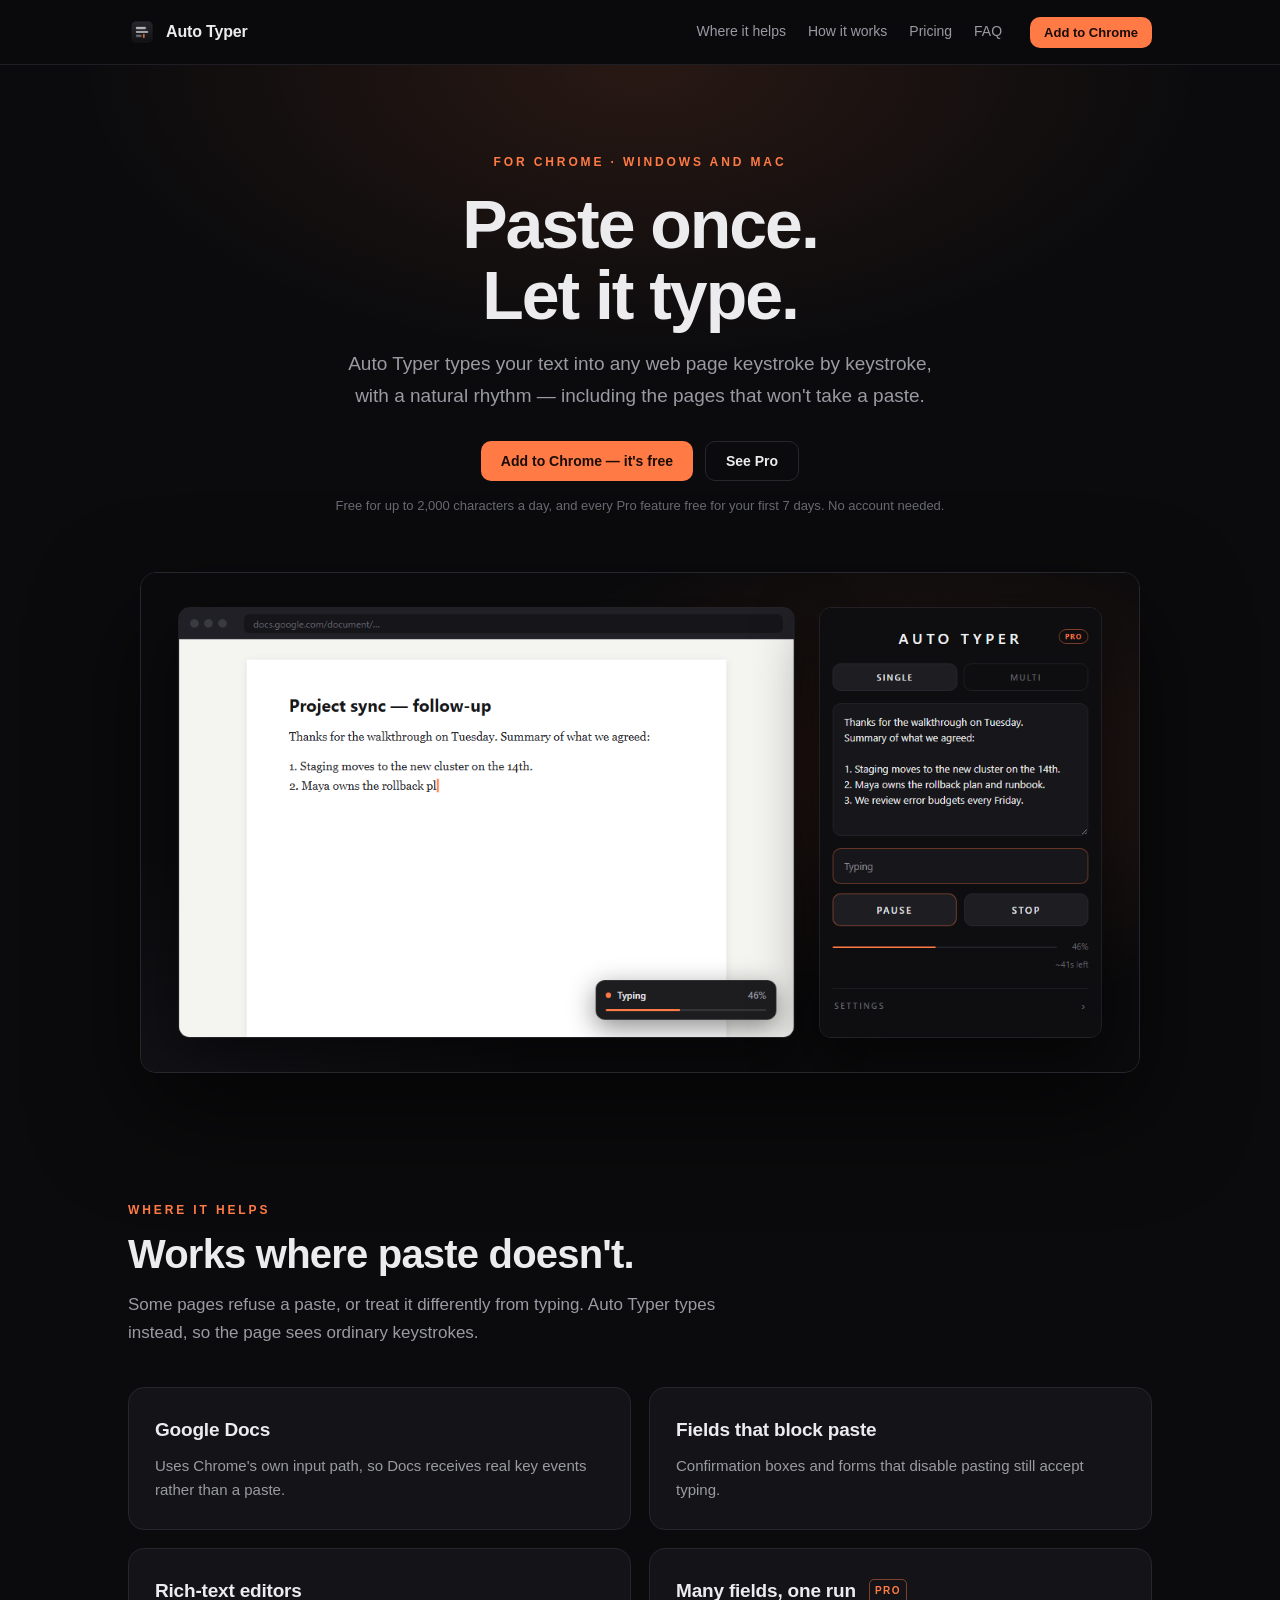
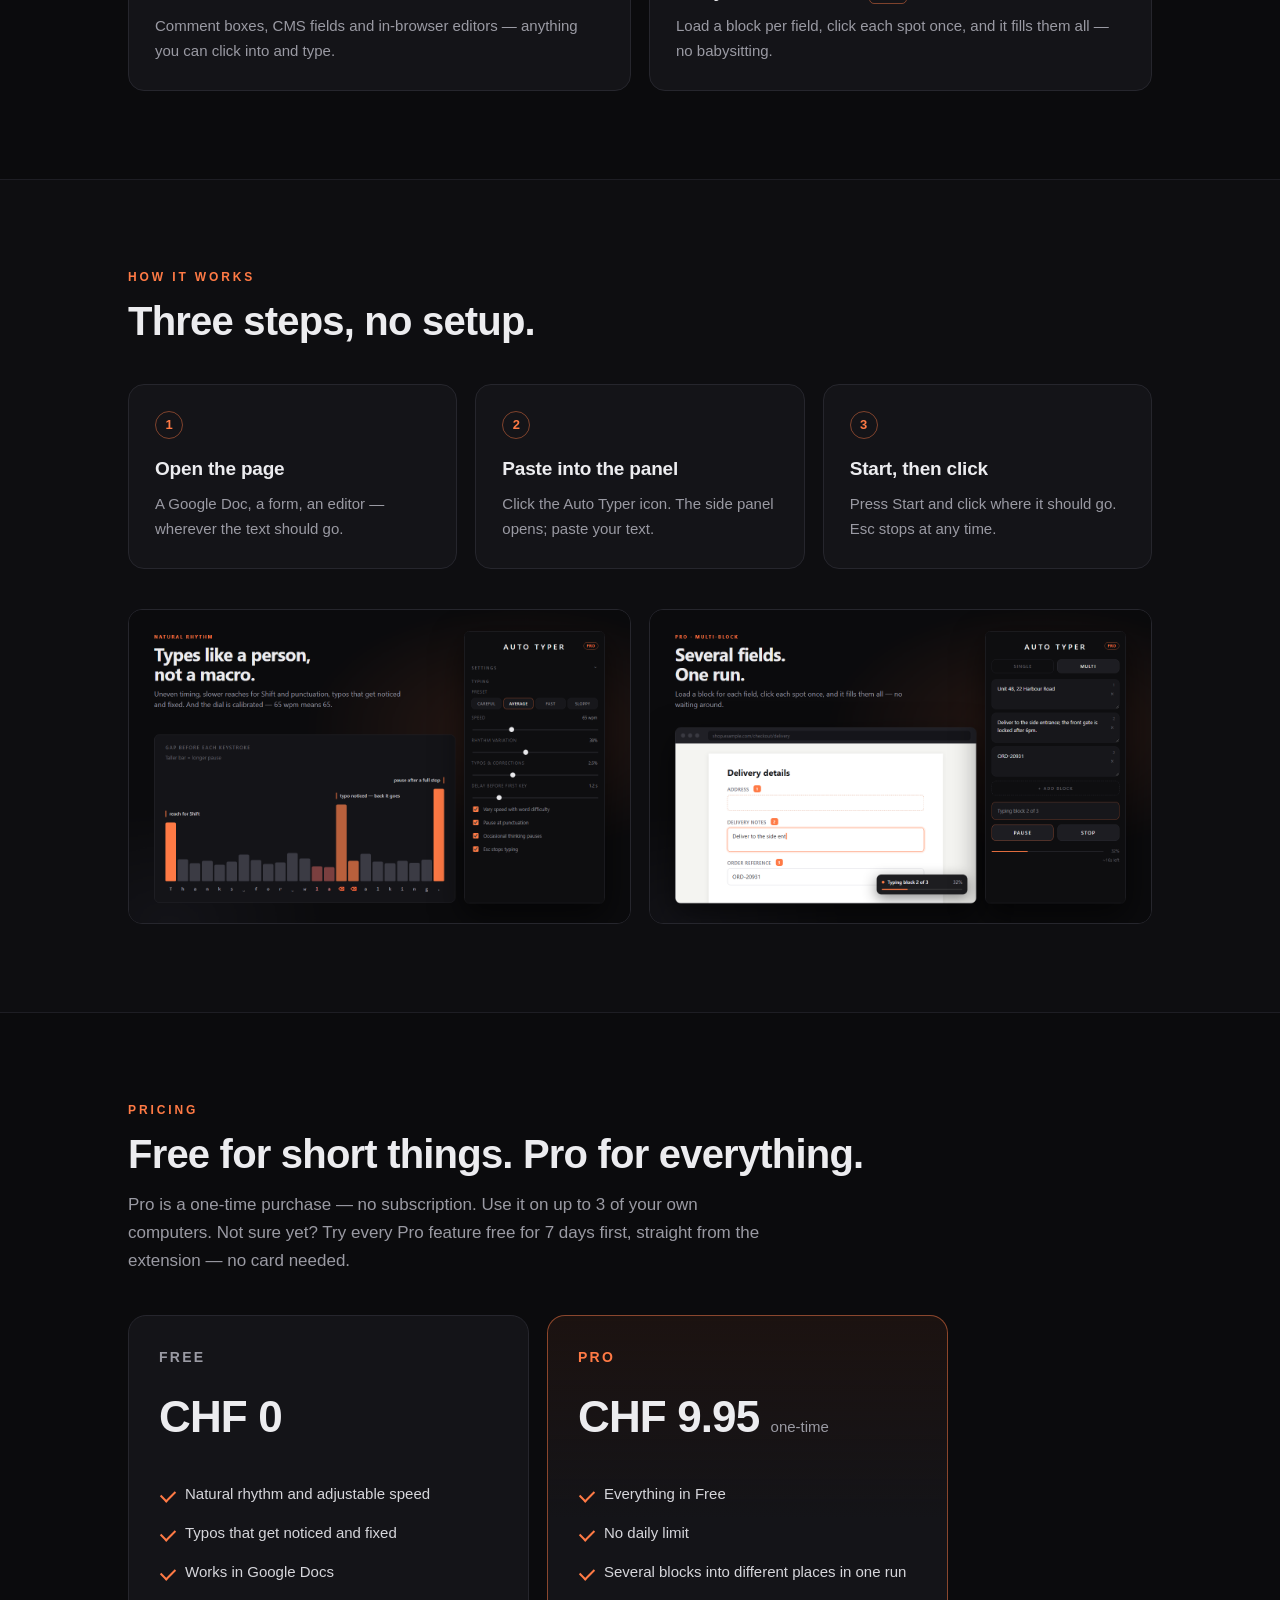
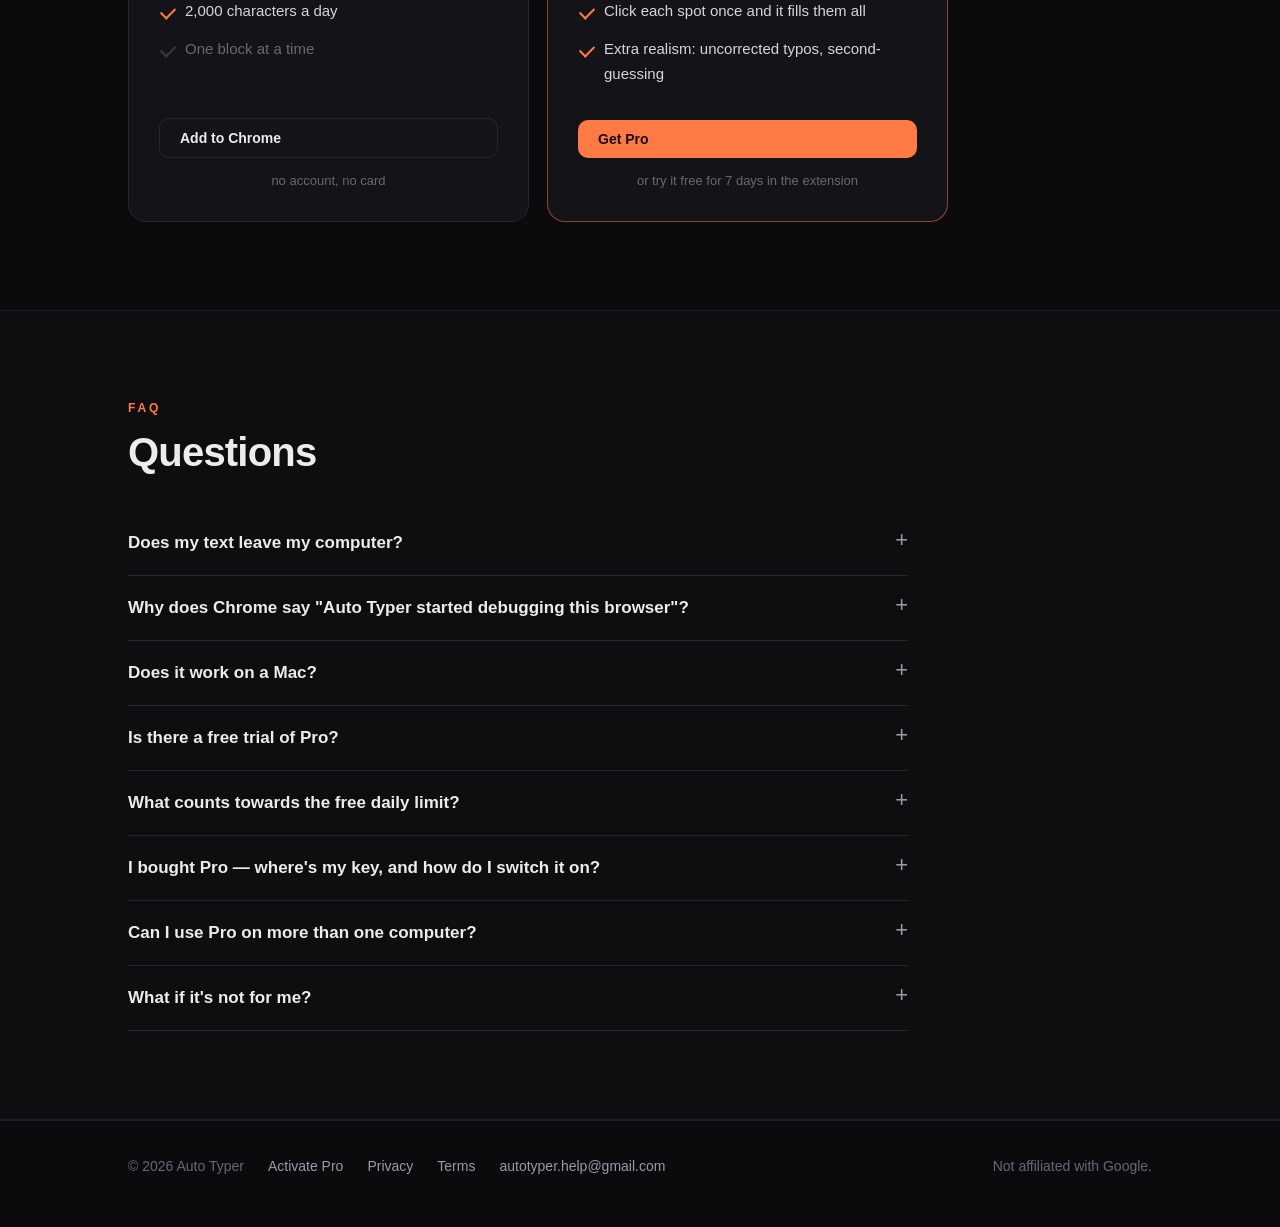
==== index.html @ 57d53967 "Add files via upload" ====
<!doctype html>
<html lang="en">
<head>
  <meta charset="utf-8">
  <meta name="viewport" content="width=device-width, initial-scale=1">
  <title>Auto Typer — paste once, let it type</title>
  <meta name="description" content="A Chrome extension that types your text into any page keystroke by keystroke, with a natural rhythm. Works in Google Docs and in fields that block paste.">
  <meta property="og:title" content="Auto Typer — paste once, let it type">
  <meta property="og:description" content="Natural keystroke-by-keystroke typing into any web page, including the ones that won't take a paste.">
  <meta property="og:image" content="https://autotyperhelp-hue.github.io/auto-typer-site/img/screenshot-1.png">
  <link rel="icon" href="img/icon-128.png">
  <link rel="stylesheet" href="style.css">
</head>
<body>

<nav><div class="wrap">
  <a class="brand" href="#"><img src="img/icon-128.png" alt="">Auto Typer</a>
  <div class="links"><a href="#where">Where it helps</a><a href="#how">How it works</a><a href="#pricing">Pricing</a><a href="#faq">FAQ</a></div>
  <a class="btn btn-primary btn-sm" href="#pricing">Add to Chrome</a>
</div></nav>

<header class="hero"><div class="wrap">
  <div class="eyebrow">For Chrome · Windows and Mac</div>
  <h1>Paste once.<br>Let it type.</h1>
  <p class="lede">Auto Typer types your text into any web page keystroke by keystroke, with a natural rhythm — including the pages that won't take a paste.</p>
  <div class="cta">
    <a class="btn btn-primary" href="#pricing">Add to Chrome — it's free</a>
    <a class="btn btn-ghost" href="#pricing">See Pro</a>
  </div>
  <p class="fine">Free for up to 2,000 characters a day<!--@trial-->, and every Pro feature free for your first 7 days<!--/@trial-->. No account needed.</p>
  <div class="shot"><img src="img/hero.png" alt="Auto Typer typing a paragraph into a Google Doc, with the side panel showing progress"></div>
</div></header>

<section id="where"><div class="wrap">
  <div class="eyebrow">Where it helps</div>
  <h2>Works where paste doesn't.</h2>
  <p class="section-lede">Some pages refuse a paste, or treat it differently from typing. Auto Typer types instead, so the page sees ordinary keystrokes.</p>
  <div class="grid two">
    <div class="card"><h3>Google Docs</h3><p>Uses Chrome's own input path, so Docs receives real key events rather than a paste.</p></div>
    <div class="card"><h3>Fields that block paste</h3><p>Confirmation boxes and forms that disable pasting still accept typing.</p></div>
    <div class="card"><h3>Rich-text editors</h3><p>Comment boxes, CMS fields and in-browser editors — anything you can click into and type.</p></div>
    <div class="card"><h3>Many fields, one run <span class="pro-chip">Pro</span></h3><p>Load a block per field, click each spot once, and it fills them all — no babysitting.</p></div>
  </div>
</div></section>

<section id="how" class="alt"><div class="wrap">
  <div class="eyebrow">How it works</div>
  <h2>Three steps, no setup.</h2>
  <div class="grid three">
    <div class="card"><div class="num">1</div><h3>Open the page</h3><p>A Google Doc, a form, an editor — wherever the text should go.</p></div>
    <div class="card"><div class="num">2</div><h3>Paste into the panel</h3><p>Click the Auto Typer icon. The side panel opens; paste your text.</p></div>
    <div class="card"><div class="num">3</div><h3>Start, then click</h3><p>Press Start and click where it should go. Esc stops at any time.</p></div>
  </div>
  <div class="showcase">
    <img src="img/screenshot-3.png" alt="Chart of keystroke timing: longer pauses for Shift, after a typo, and after a full stop">
    <img src="img/screenshot-2.png" alt="Multi-block run filling three form fields, with the next field already picked">
  </div>
</div></section>

<section id="pricing"><div class="wrap">
  <div class="eyebrow">Pricing</div>
  <h2>Free for short things. Pro for everything.</h2>
  <p class="section-lede">Pro is a one-time purchase — no subscription. Use it on up to 3 of your own computers.<!--@trial--> Not sure yet? Try every Pro feature free for 7 days first, straight from the extension — no card needed.<!--/@trial--></p>
  <div class="plans">
    <div class="plan">
      <h3>Free</h3>
      <div class="price">CHF 0</div>
      <ul>
        <li>Natural rhythm and adjustable speed</li>
        <li>Typos that get noticed and fixed</li>
        <li>Works in Google Docs</li>
        <li>2,000 characters a day</li>
        <li class="no">One block at a time</li>
      </ul>
      <a class="btn btn-ghost" href="#pricing">Add to Chrome</a>
      <p class="plan-note">no account, no card</p>
    </div>
    <div class="plan pro">
      <h3>Pro</h3>
      <div class="price">CHF 9.95 <small>one-time</small></div>
      <ul>
        <li>Everything in Free</li>
        <li>No daily limit</li>
        <li>Several blocks into different places in one run</li>
        <li>Click each spot once and it fills them all</li>
        <li>Extra realism: uncorrected typos, second-guessing</li>
      </ul>
      <a class="btn btn-primary" href="https://autotyperapp.lemonsqueezy.com/checkout/buy/8c710c73-67f6-4190-a66b-5c94583bff23">Get Pro</a>
      <!--@trial--><p class="plan-note">or try it free for 7 days in the extension</p><!--/@trial-->
    </div>
  </div>
</div></section>

<section id="faq" class="alt"><div class="wrap">
  <div class="eyebrow">FAQ</div>
  <h2>Questions</h2>
  <div class="faq">
    <details><summary>Does my text leave my computer?</summary>
      <p>No. What you paste stays in Chrome's local storage on your machine. Auto Typer has no analytics and no server of its own. The only thing it ever sends anywhere is a Pro licence key, to our payment provider, to check it's valid. The <a href="privacy.html">privacy policy</a> lists exactly what is stored and sent.</p></details>
    <details><summary>Why does Chrome say "Auto Typer started debugging this browser"?</summary>
      <p>Google Docs only accepts keystrokes that Chrome itself generates — it ignores anything a page or an ordinary extension simulates. The only way an extension can produce those real keystrokes is through Chrome's debugging interface, and Chrome shows that bar whenever it's in use. Auto Typer attaches only while it's typing and detaches when it finishes.</p></details>
    <details><summary>Does it work on a Mac?</summary>
      <p>Yes — it works the same in Chrome on Windows and macOS. It doesn't run on iPad or iPhone: Chrome on iOS doesn't support extensions.</p></details>
    <!--@trial--><details><summary>Is there a free trial of Pro?</summary>
      <p>Yes — every Pro feature, free for 7 days. Start it from the extension: click any Pro feature, or open Settings → Account, and press "Try Pro free for 7 days". There's no card and no account. When the 7 days are up, Auto Typer goes back to the free plan by itself; nothing is charged and there's nothing to cancel. It's one trial per person.</p></details><!--/@trial-->
    <details><summary>What counts towards the free daily limit?</summary>
      <p>The characters of your text that actually get typed. Typos and their corrections don't count, and if you stop a run early, only what was typed counts. The limit resets at midnight.</p></details>
    <details><summary>I bought Pro — where's my key, and how do I switch it on?</summary>
      <p>The key is in your receipt email from Lemon Squeezy, our payment provider. Paste it into Auto Typer under Settings → Account and press Activate. <a href="activate.html">Step-by-step, with a picture</a> — and what to do <a href="activate.html#lost">if you can't find the key</a>.</p></details>
    <details><summary>Can I use Pro on more than one computer?</summary>
      <p>Yes, up to 3. To move it, open Settings → Account and choose "Deactivate on this device", then activate on the new one.</p></details>
    <details><summary>What if it's not for me?</summary>
      <p>Ask for a refund within 14 days of buying and you'll get one — email <a href="mailto:autotyper.help@gmail.com">autotyper.help@gmail.com</a>.</p></details>
  </div>
</div></section>

<footer><div class="wrap">
  <span>© 2026 Auto Typer</span>
  <a href="activate.html">Activate Pro</a>
  <a href="privacy.html">Privacy</a>
  <a href="terms.html">Terms</a>
  <a href="mailto:autotyper.help@gmail.com">autotyper.help@gmail.com</a>
  <span class="sp">Not affiliated with Google.</span>
</div></footer>

</body>
</html>
---- style.css ----
:root {
  --bg: #0b0b0d; --panel: #141418; --panel-2: #1b1b20; --line: #26262d; --line-soft: #1e1e24;
  --text: #ececef; --muted: #9a9aa3; --dim: #686872; --accent: #ff7a45;
  --max: 1080px;
}
* { box-sizing: border-box; }
html { scroll-behavior: smooth; }
body { margin: 0; background: var(--bg); color: var(--text);
  font: 400 16px/1.65 ui-sans-serif, -apple-system, BlinkMacSystemFont, "Segoe UI", Roboto, Helvetica, Arial, sans-serif;
  -webkit-font-smoothing: antialiased; }
img { max-width: 100%; display: block; }
a { color: inherit; }

.wrap { max-width: var(--max); margin: 0 auto; padding: 0 28px; }

/* ---------------------------------------------------------------- nav */
nav { position: sticky; top: 0; z-index: 10; backdrop-filter: blur(10px);
  background: rgba(11,11,13,.78); border-bottom: 1px solid var(--line-soft); }
nav .wrap { display: flex; align-items: center; height: 64px; gap: 28px; }
.brand { display: flex; align-items: center; gap: 10px; font-weight: 650; letter-spacing: -.01em; text-decoration: none; }
.brand img { width: 28px; height: 28px; }
nav .links { display: flex; gap: 22px; margin-left: auto; font-size: 14px; }
nav .links a { color: var(--muted); text-decoration: none; }
nav .links a:hover { color: var(--text); }

.btn { display: inline-flex; align-items: center; gap: 8px; border-radius: 10px; padding: 12px 20px;
  font-weight: 600; font-size: 14px; line-height: 1; text-decoration: none; cursor: pointer; border: 0; }
.btn-primary { background: var(--accent); color: #1a0d07; }
.btn-primary:hover { filter: brightness(1.08); }
.btn-ghost { background: transparent; color: var(--text); border: 1px solid var(--line); }
.btn-ghost:hover { border-color: #3a3a44; }
.btn-sm { padding: 9px 14px; font-size: 13px; }

/* --------------------------------------------------------------- hero */
.hero { padding: 88px 0 40px; text-align: center;
  background: radial-gradient(800px 420px at 50% 0%, rgba(255,122,69,.12), transparent 70%); }
.eyebrow { font-weight: 700; font-size: 12px; letter-spacing: .24em; text-transform: uppercase; color: var(--accent); }
h1 { font-size: clamp(40px, 6vw, 68px); line-height: 1.04; letter-spacing: -.03em; margin: 16px 0 18px; font-weight: 700; }
.lede { font-size: 19px; color: var(--muted); max-width: 620px; margin: 0 auto; }
.hero .cta { display: flex; gap: 12px; justify-content: center; margin-top: 30px; flex-wrap: wrap; }
.hero .fine { margin-top: 14px; font-size: 13px; color: var(--dim); }
.shot { margin: 56px auto 0; border-radius: 16px; overflow: hidden; border: 1px solid var(--line);
  box-shadow: 0 40px 100px rgba(0,0,0,.6); max-width: 1000px; }

/* ----------------------------------------------------------- sections */
section { padding: 88px 0; }
section.alt { background: #0e0e11; border-top: 1px solid var(--line-soft); border-bottom: 1px solid var(--line-soft); }
h2 { font-size: clamp(28px, 3.6vw, 40px); line-height: 1.15; letter-spacing: -.02em; margin: 10px 0 14px; font-weight: 680; }
.section-lede { color: var(--muted); font-size: 17px; max-width: 640px; margin: 0; }

.grid { display: grid; gap: 18px; margin-top: 40px; }
.grid.two { grid-template-columns: repeat(2, 1fr); }
.grid.three { grid-template-columns: repeat(3, 1fr); }
.card { background: var(--panel); border: 1px solid var(--line); border-radius: 16px; padding: 26px; }
.card h3 { margin: 0 0 8px; font-size: 19px; letter-spacing: -.01em; }
.card p { margin: 0; color: var(--muted); font-size: 15px; }
.num { width: 28px; height: 28px; border-radius: 50%; display: grid; place-items: center; margin-bottom: 14px;
  font-weight: 700; font-size: 13px; color: var(--accent); border: 1px solid rgba(255,122,69,.45); }
.pro-chip { display: inline-block; margin-left: 8px; font-weight: 700; font-size: 10px; letter-spacing: .14em;
  text-transform: uppercase; color: var(--accent); border: 1px solid rgba(255,122,69,.45); border-radius: 5px;
  padding: 3px 5px; vertical-align: 3px; }

.showcase { display: grid; grid-template-columns: repeat(2, 1fr); gap: 18px; margin-top: 40px; }
.showcase img { border-radius: 14px; border: 1px solid var(--line); }

/* ------------------------------------------------------------ pricing */
.plans { display: grid; grid-template-columns: repeat(2, 1fr); gap: 18px; margin-top: 40px; max-width: 820px; }
.plan { background: var(--panel); border: 1px solid var(--line); border-radius: 18px; padding: 30px; display: flex; flex-direction: column; }
.plan.pro { border-color: rgba(255,122,69,.5); background: linear-gradient(180deg, rgba(255,122,69,.07), var(--panel) 40%); }
.plan h3 { margin: 0; font-size: 14px; letter-spacing: .16em; text-transform: uppercase; color: var(--muted); }
.plan.pro h3 { color: var(--accent); }
.price { font-size: 44px; font-weight: 700; letter-spacing: -.02em; margin: 12px 0 2px; }
.price small { font-size: 15px; color: var(--muted); font-weight: 500; letter-spacing: 0; }
.plan ul { list-style: none; padding: 0; margin: 20px 0 26px; flex: 1; }
.plan li { padding: 7px 0 7px 26px; position: relative; color: #d6d6db; font-size: 15px; }
.plan li::before { content: ""; position: absolute; left: 2px; top: 15px; width: 12px; height: 7px;
  border-left: 2px solid var(--accent); border-bottom: 2px solid var(--accent); transform: rotate(-45deg); }
.plan li.no { color: var(--dim); }
.plan li.no::before { border-color: #3a3a44; }
.plan-note { margin: 12px 0 0; font-size: 13px; color: var(--dim); text-align: center; }

/* ---------------------------------------------------------------- faq */
.faq { max-width: 780px; margin-top: 36px; }
details { border-bottom: 1px solid var(--line); padding: 18px 0; }
summary { cursor: pointer; font-weight: 600; font-size: 17px; list-style: none; display: flex; justify-content: space-between; gap: 20px; }
summary::-webkit-details-marker { display: none; }
summary::after { content: "+"; color: var(--muted); font-weight: 400; font-size: 22px; line-height: 1; }
details[open] summary::after { content: "–"; }
details p { color: var(--muted); margin: 12px 0 0; font-size: 15px; }

/* --------------------------------------------------------------- legal */
.legal { max-width: 760px; padding: 64px 0 96px; }
.legal h1 { font-size: 40px; margin-bottom: 8px; }
.legal h2 { font-size: 22px; margin: 40px 0 10px; }
.legal p, .legal li { color: #c9c9cf; font-size: 15.5px; }
.legal .meta { color: var(--dim); font-size: 14px; }
.legal table { width: 100%; border-collapse: collapse; margin: 14px 0; font-size: 14.5px; }
.legal th, .legal td { text-align: left; padding: 10px 12px; border-bottom: 1px solid var(--line); vertical-align: top; }
.legal th { color: var(--muted); font-weight: 600; }
.legal code { background: var(--panel-2); padding: 1px 6px; border-radius: 5px; font-size: 13px; }

/* the thank-you / activation page */
.activate h1 { margin-top: 10px; }
.activate-shot { margin: 28px 0 8px; border: 1px solid var(--line); border-radius: 16px; overflow: hidden; }
.activate-shot img { display: block; width: 100%; height: auto; }
.steps { counter-reset: s; list-style: none; padding: 0; margin: 26px 0 18px; }
.steps li { counter-increment: s; position: relative; padding: 4px 0 14px 44px; }
.steps li::before { content: counter(s); position: absolute; left: 0; top: 2px; width: 28px; height: 28px;
  border-radius: 50%; display: grid; place-items: center; background: var(--accent); color: #1a0d07;
  font-weight: 700; font-size: 14px; }
.steps b { color: var(--text); }
.placeholder { background: rgba(255,122,69,.14); color: #ffb595; padding: 0 4px; border-radius: 4px; }

/* ------------------------------------------------------------- footer */
footer { border-top: 1px solid var(--line-soft); padding: 34px 0 48px; color: var(--dim); font-size: 14px; }
footer .wrap { display: flex; gap: 24px; flex-wrap: wrap; align-items: center; }
footer a { color: var(--muted); text-decoration: none; }
footer a:hover { color: var(--text); }
footer .sp { margin-left: auto; }

@media (max-width: 820px) {
  .grid.two, .grid.three, .showcase, .plans { grid-template-columns: 1fr; }
  nav .links { display: none; }
  section { padding: 64px 0; }
}
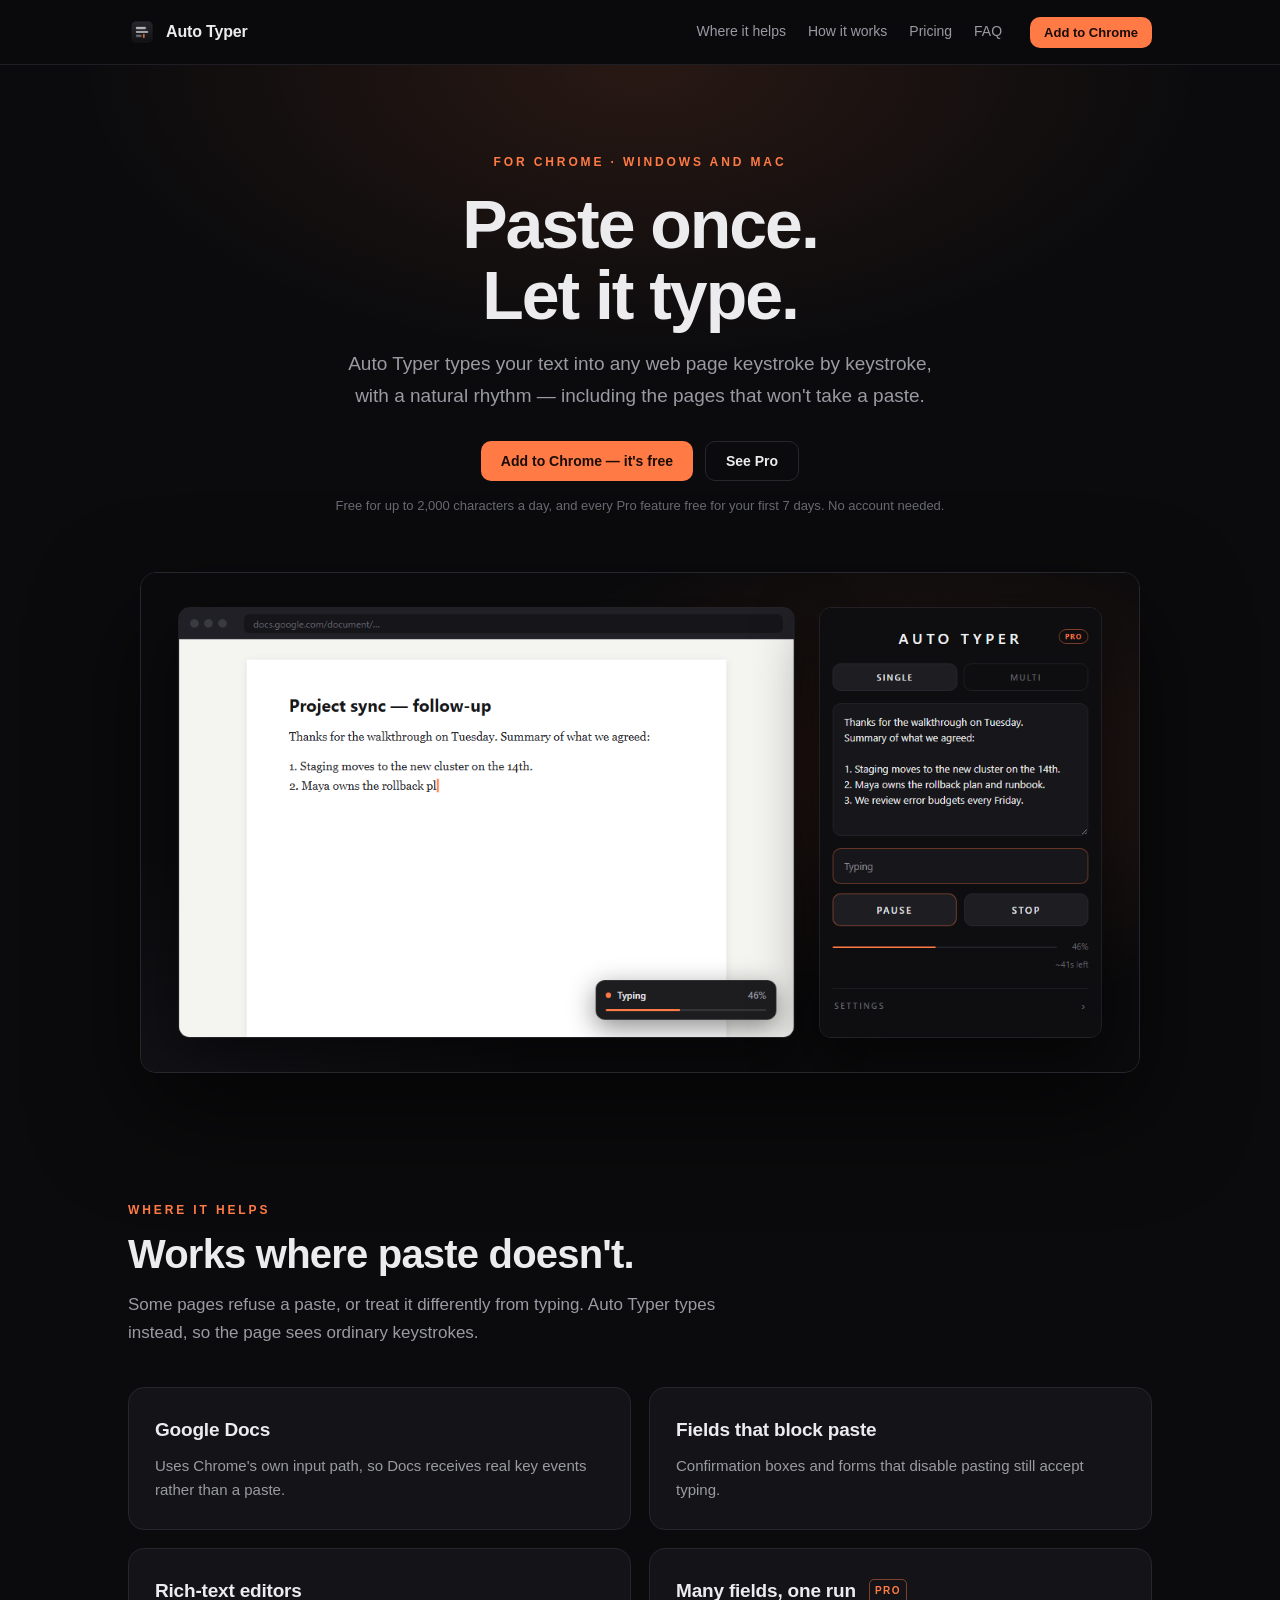
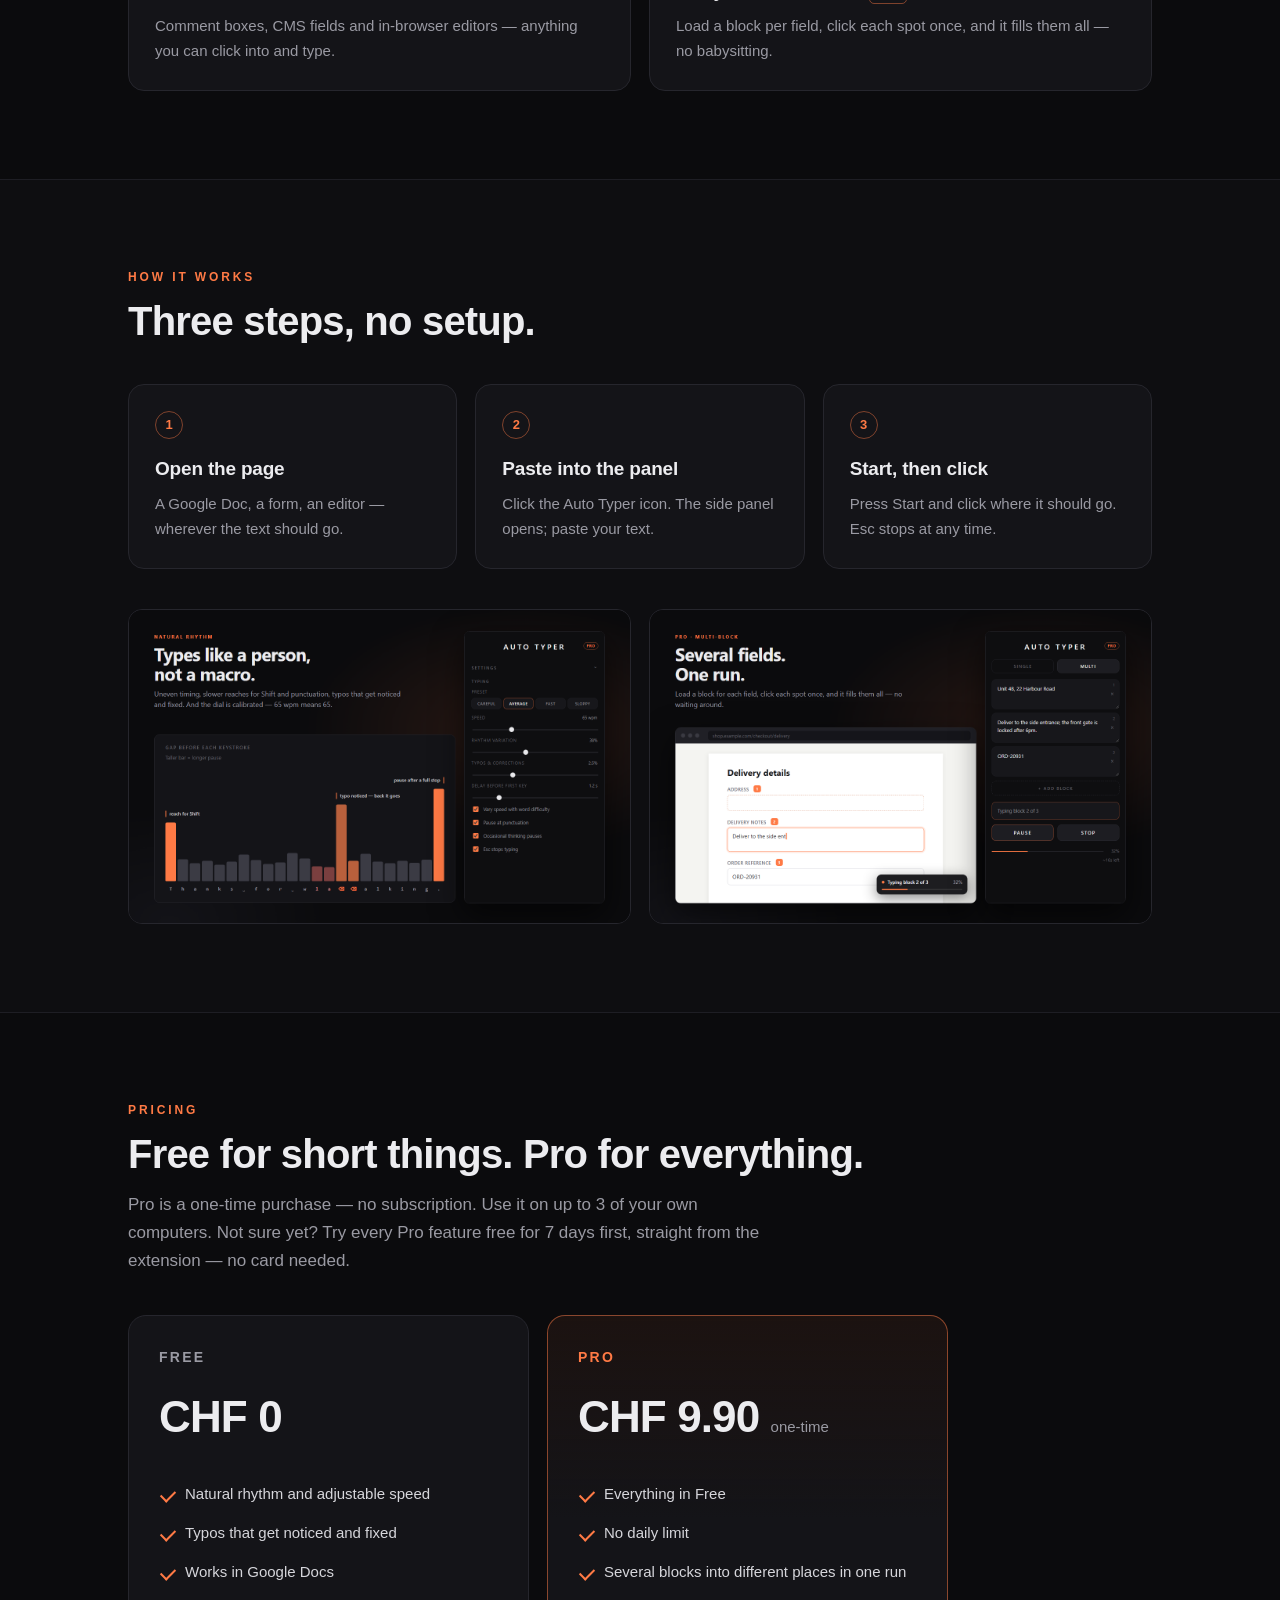
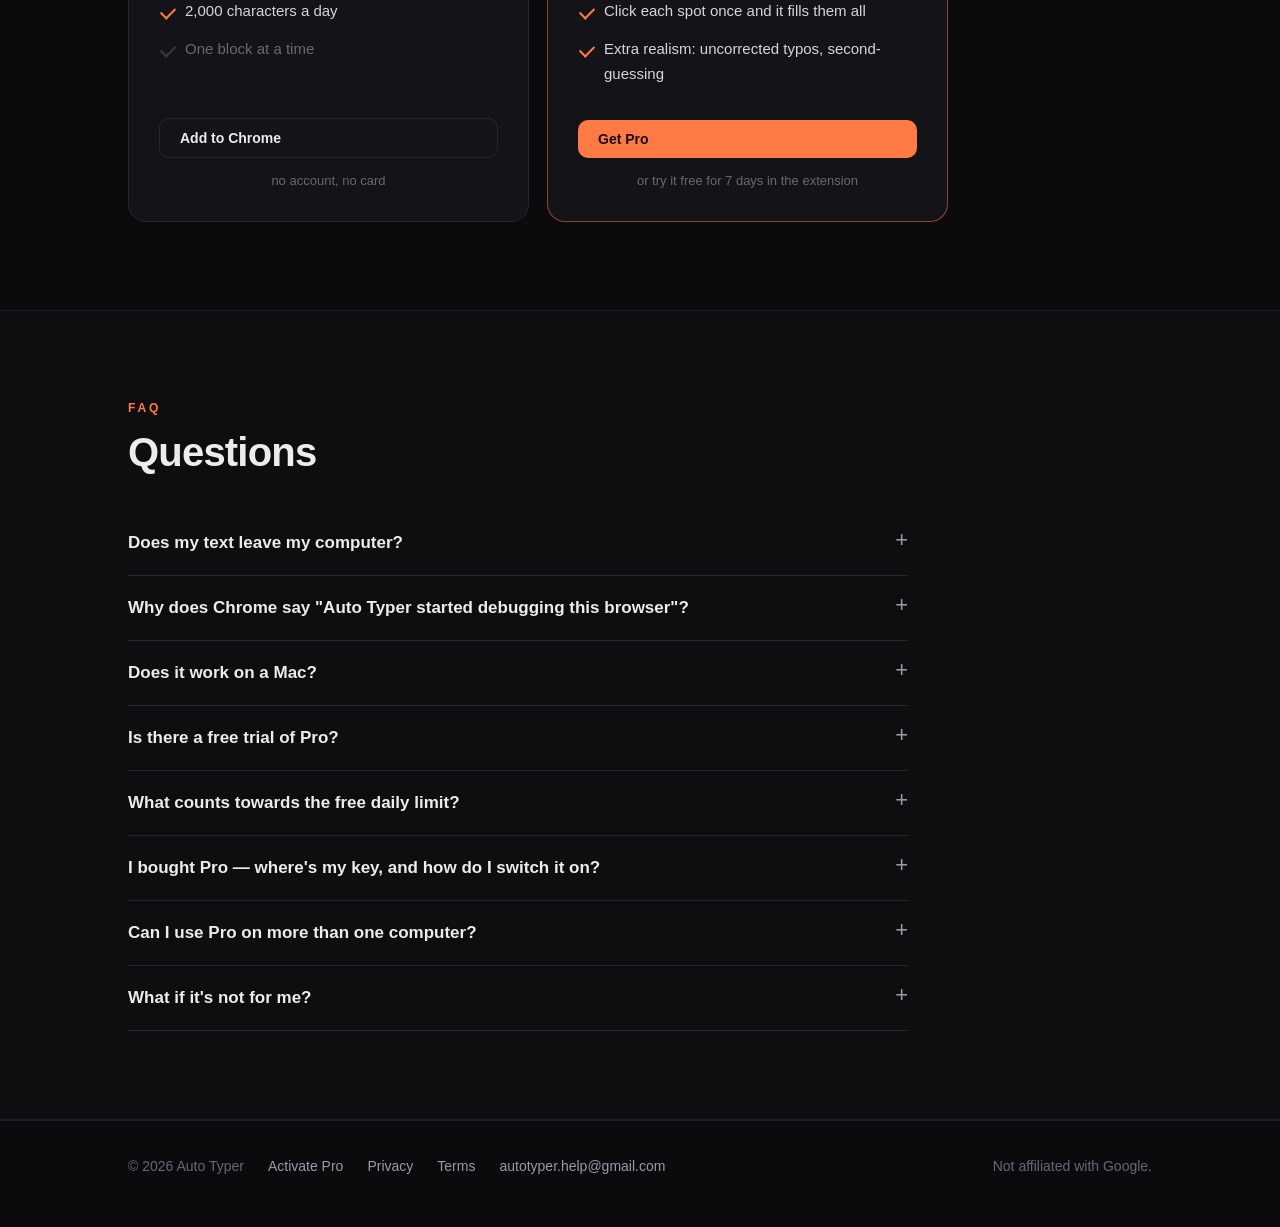
==== commit 8b8db3d5: "Add files via upload" ====
--- a/index.html
+++ b/index.html
@@ -77,7 +77,7 @@
     </div>
     <div class="plan pro">
       <h3>Pro</h3>
-      <div class="price">CHF 9.95 <small>one-time</small></div>
+      <div class="price">CHF 9.90 <small>one-time</small></div>
       <ul>
         <li>Everything in Free</li>
         <li>No daily limit</li>
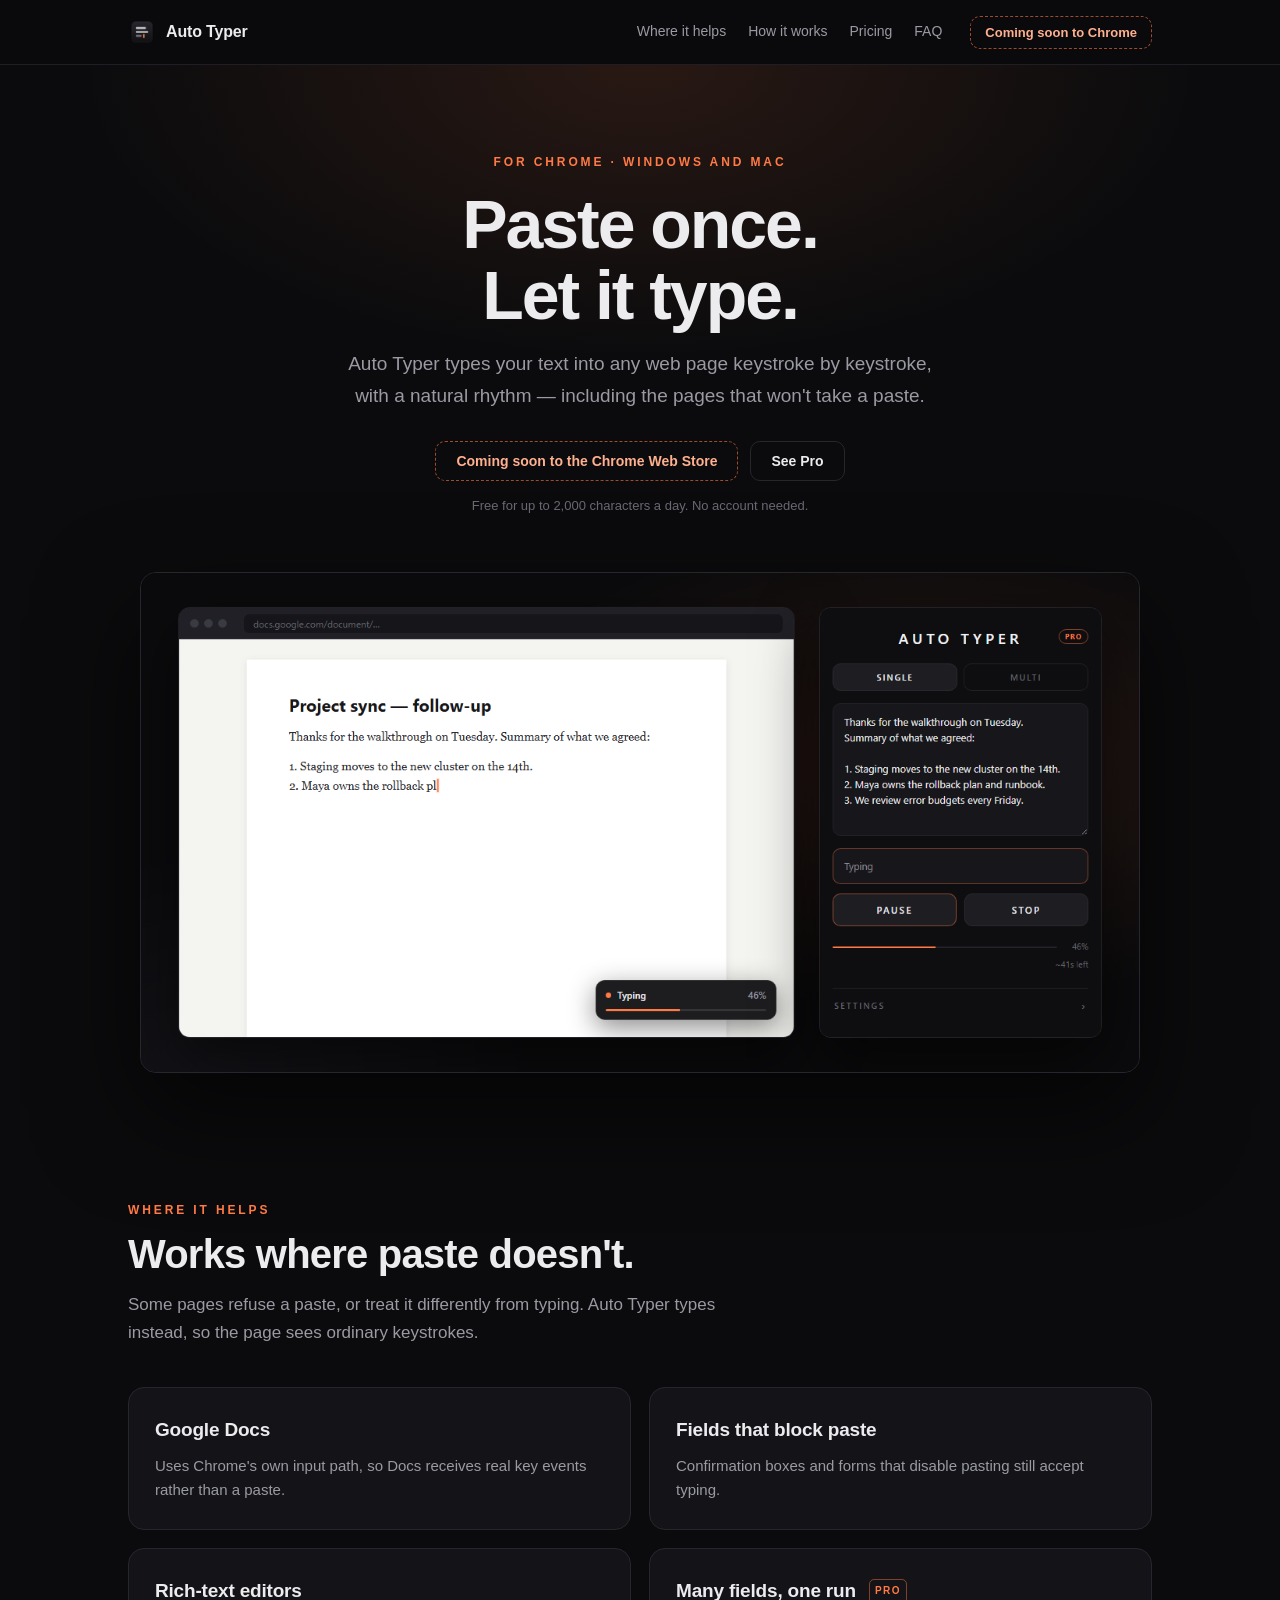
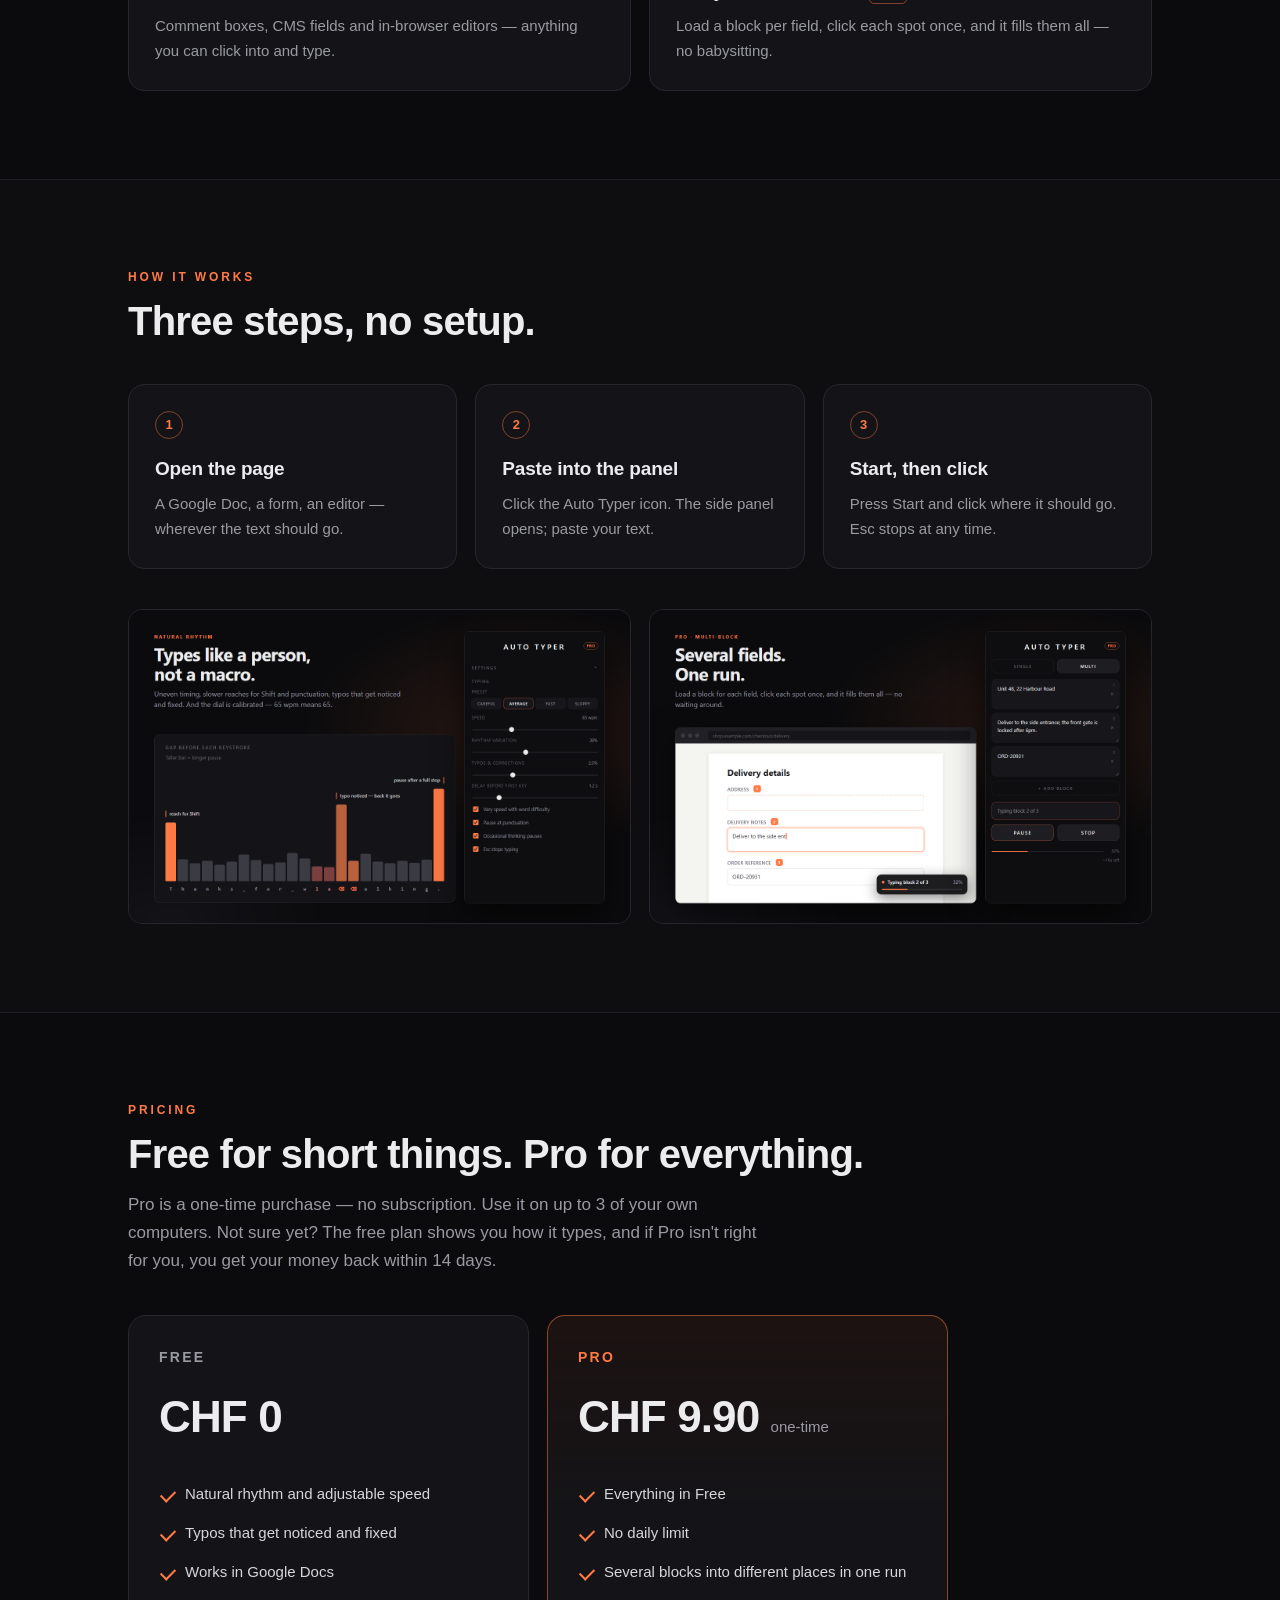
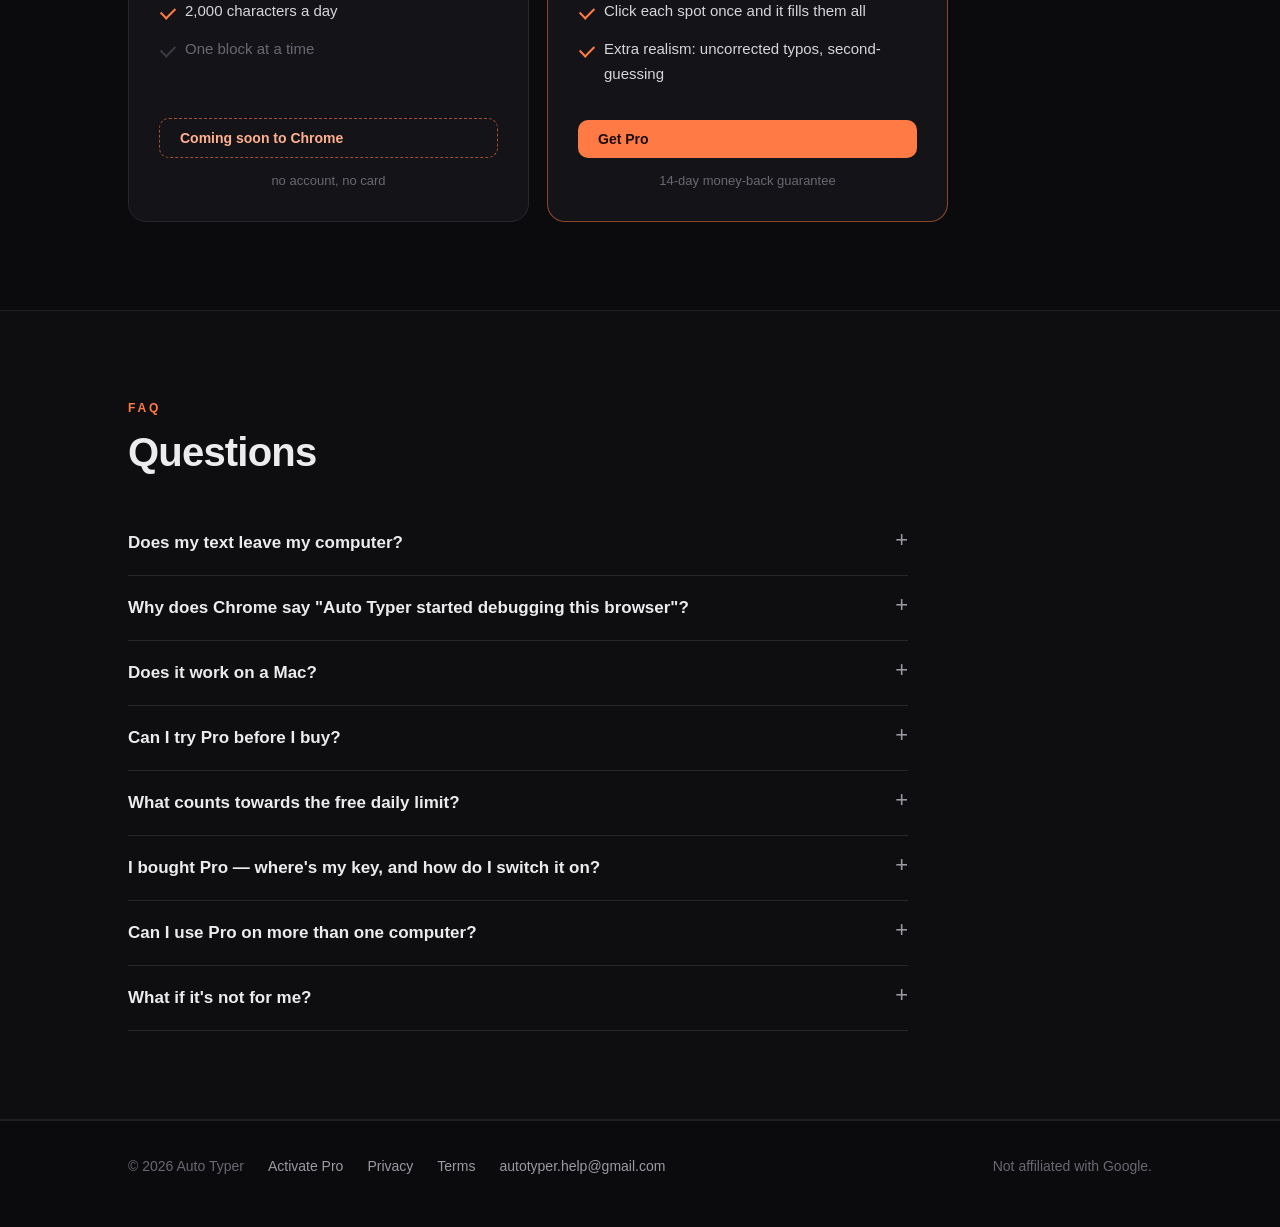
==== commit cee2adc9: "Add files via upload" ====
--- a/index.html
+++ b/index.html
@@ -16,7 +16,7 @@
 <nav><div class="wrap">
   <a class="brand" href="#"><img src="img/icon-128.png" alt="">Auto Typer</a>
   <div class="links"><a href="#where">Where it helps</a><a href="#how">How it works</a><a href="#pricing">Pricing</a><a href="#faq">FAQ</a></div>
-  <a class="btn btn-primary btn-sm" href="#pricing">Add to Chrome</a>
+  <!--@soon--><span class="btn btn-soon btn-sm">Coming soon to Chrome</span><!--/@soon-->
 </div></nav>
 
 <header class="hero"><div class="wrap">
@@ -24,10 +24,10 @@
   <h1>Paste once.<br>Let it type.</h1>
   <p class="lede">Auto Typer types your text into any web page keystroke by keystroke, with a natural rhythm — including the pages that won't take a paste.</p>
   <div class="cta">
-    <a class="btn btn-primary" href="#pricing">Add to Chrome — it's free</a>
+    <!--@soon--><span class="btn btn-soon">Coming soon to the Chrome Web Store</span><!--/@soon-->
     <a class="btn btn-ghost" href="#pricing">See Pro</a>
   </div>
-  <p class="fine">Free for up to 2,000 characters a day<!--@trial-->, and every Pro feature free for your first 7 days<!--/@trial-->. No account needed.</p>
+  <p class="fine">Free for up to 2,000 characters a day. No account needed.</p>
   <div class="shot"><img src="img/hero.png" alt="Auto Typer typing a paragraph into a Google Doc, with the side panel showing progress"></div>
 </div></header>
 
@@ -60,7 +60,7 @@
 <section id="pricing"><div class="wrap">
   <div class="eyebrow">Pricing</div>
   <h2>Free for short things. Pro for everything.</h2>
-  <p class="section-lede">Pro is a one-time purchase — no subscription. Use it on up to 3 of your own computers.<!--@trial--> Not sure yet? Try every Pro feature free for 7 days first, straight from the extension — no card needed.<!--/@trial--></p>
+  <p class="section-lede">Pro is a one-time purchase — no subscription. Use it on up to 3 of your own computers.<!--@notrial--> Not sure yet? The free plan shows you how it types, and if Pro isn't right for you, you get your money back within 14 days.<!--/@notrial--></p>
   <div class="plans">
     <div class="plan">
       <h3>Free</h3>
@@ -72,7 +72,7 @@
         <li>2,000 characters a day</li>
         <li class="no">One block at a time</li>
       </ul>
-      <a class="btn btn-ghost" href="#pricing">Add to Chrome</a>
+      <!--@soon--><span class="btn btn-soon">Coming soon to Chrome</span><!--/@soon-->
       <p class="plan-note">no account, no card</p>
     </div>
     <div class="plan pro">
@@ -86,7 +86,7 @@
         <li>Extra realism: uncorrected typos, second-guessing</li>
       </ul>
       <a class="btn btn-primary" href="https://autotyperapp.lemonsqueezy.com/checkout/buy/8c710c73-67f6-4190-a66b-5c94583bff23">Get Pro</a>
-      <!--@trial--><p class="plan-note">or try it free for 7 days in the extension</p><!--/@trial-->
+      <!--@notrial--><p class="plan-note">14-day money-back guarantee</p><!--/@notrial-->
     </div>
   </div>
 </div></section>
@@ -101,10 +101,11 @@
       <p>Google Docs only accepts keystrokes that Chrome itself generates — it ignores anything a page or an ordinary extension simulates. The only way an extension can produce those real keystrokes is through Chrome's debugging interface, and Chrome shows that bar whenever it's in use. Auto Typer attaches only while it's typing and detaches when it finishes.</p></details>
     <details><summary>Does it work on a Mac?</summary>
       <p>Yes — it works the same in Chrome on Windows and macOS. It doesn't run on iPad or iPhone: Chrome on iOS doesn't support extensions.</p></details>
-    <!--@trial--><details><summary>Is there a free trial of Pro?</summary>
-      <p>Yes — every Pro feature, free for 7 days. Start it from the extension: click any Pro feature, or open Settings → Account, and press "Try Pro free for 7 days". There's no card and no account. When the 7 days are up, Auto Typer goes back to the free plan by itself; nothing is charged and there's nothing to cancel. It's one trial per person.</p></details><!--/@trial-->
+    
+    <!--@notrial--><details><summary>Can I try Pro before I buy?</summary>
+      <p>The free plan is the same extension doing the same typing — just one block at a time and 2,000 characters a day — so you can see exactly how it works on your own documents first. If you buy Pro and it isn't right for you, email <a href="mailto:autotyper.help@gmail.com">autotyper.help@gmail.com</a> within 14 days for a full refund.</p></details><!--/@notrial-->
     <details><summary>What counts towards the free daily limit?</summary>
-      <p>The characters of your text that actually get typed. Typos and their corrections don't count, and if you stop a run early, only what was typed counts. The limit resets at midnight.</p></details>
+      <p>The characters of your text that actually get typed. Typos and their corrections don't count, and if you stop a run early, only what was typed counts. If your text is longer than what's left today, Auto Typer types what fits, stops at the end of a word, and keeps the rest in the box for later. The limit resets at midnight.</p></details>
     <details><summary>I bought Pro — where's my key, and how do I switch it on?</summary>
       <p>The key is in your receipt email from Lemon Squeezy, our payment provider. Paste it into Auto Typer under Settings → Account and press Activate. <a href="activate.html">Step-by-step, with a picture</a> — and what to do <a href="activate.html#lost">if you can't find the key</a>.</p></details>
     <details><summary>Can I use Pro on more than one computer?</summary>
--- a/style.css
+++ b/style.css
@@ -79,6 +79,9 @@
 .plan li.no::before { border-color: #3a3a44; }
 .plan-note { margin: 12px 0 0; font-size: 13px; color: var(--dim); text-align: center; }
 
+/* pre-launch stand-in for "Add to Chrome": clearly a label, not a button */
+.btn-soon { background: transparent; border: 1px dashed rgba(255,122,69,.6); color: #ffb08f; cursor: default; }
+
 /* ---------------------------------------------------------------- faq */
 .faq { max-width: 780px; margin-top: 36px; }
 details { border-bottom: 1px solid var(--line); padding: 18px 0; }
